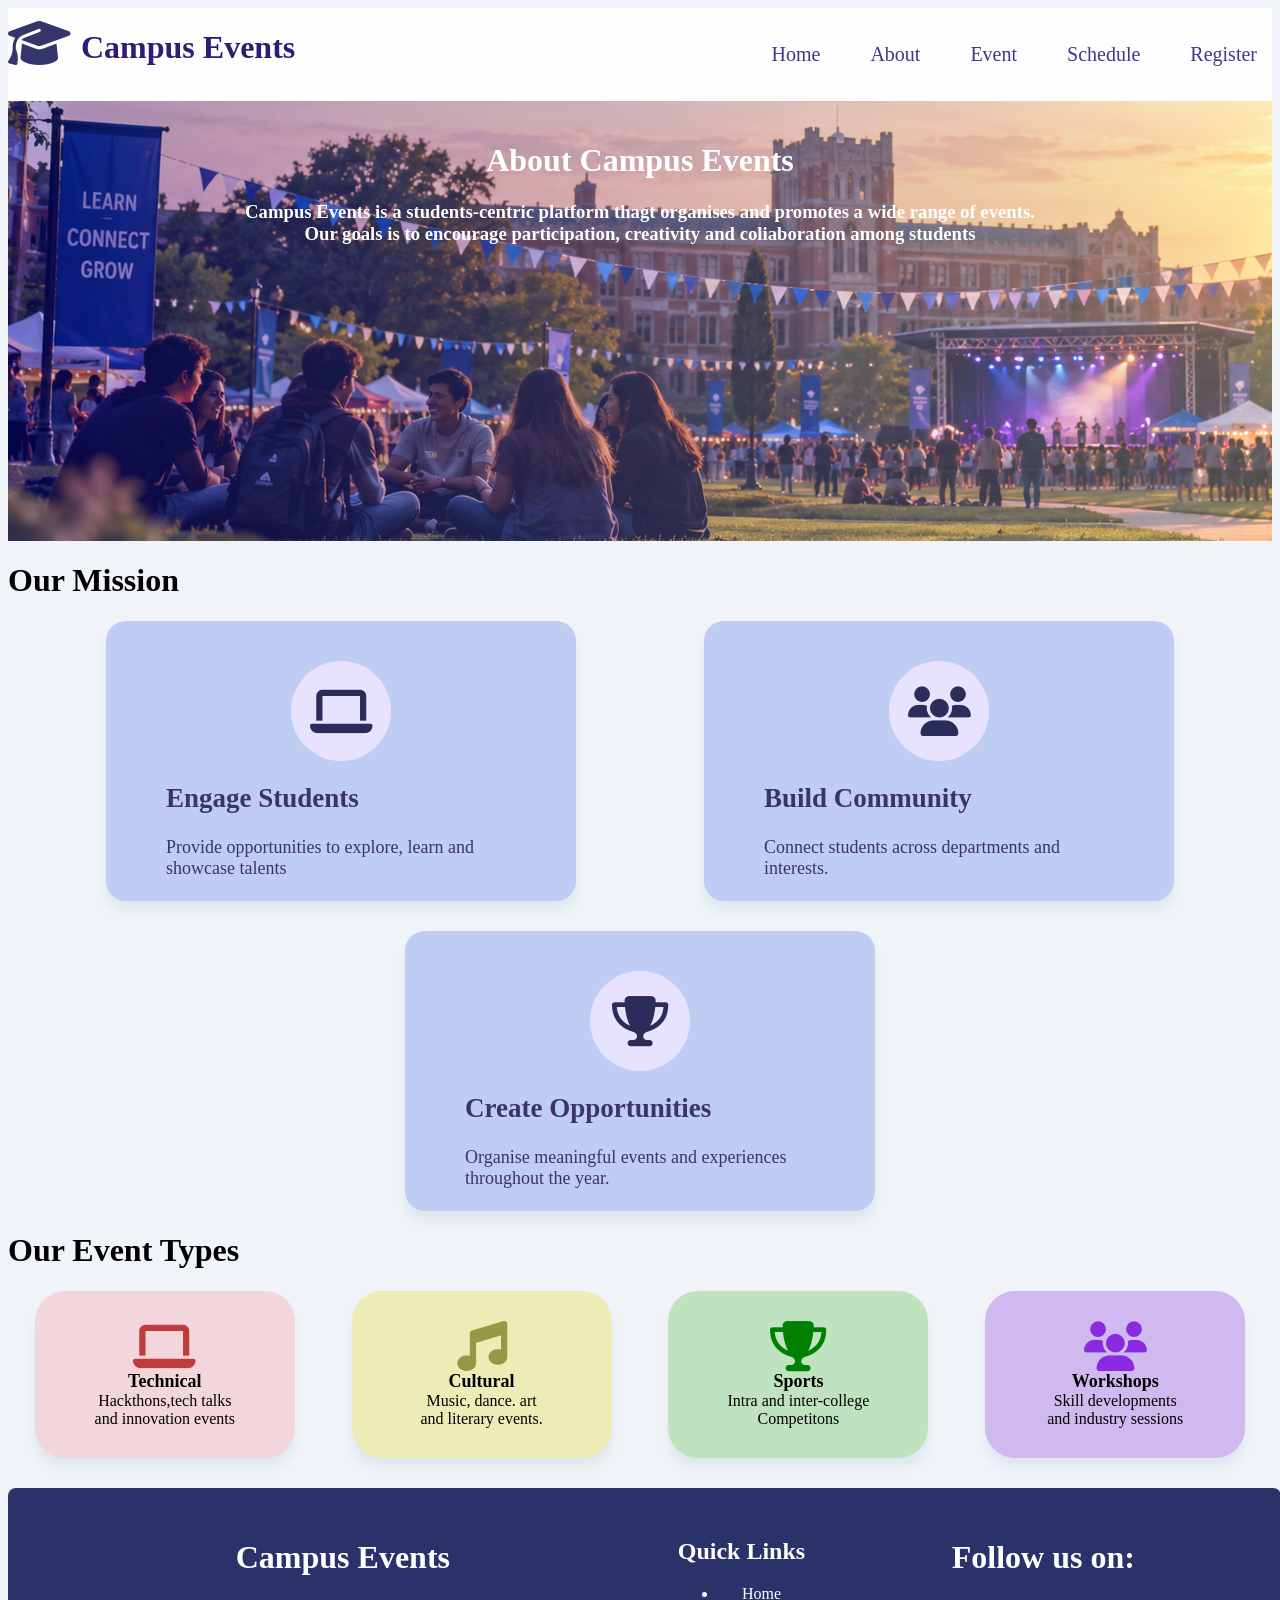
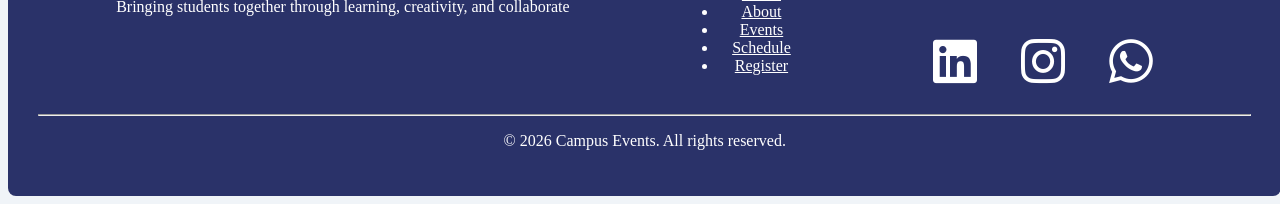
==== about.html @ 69023330 "initial" ====
<!doctype html>
<html lang="en">
  <head>
    <meta name="viewport" content="width=device-width, initial-scale=0.1" />
    <meta name="description" content="college wensite" />
    <title>Home Page</title>
    <link rel="stylesheet" href="style.css" />
    <link rel="stylesheet" href="https://cdnjs.cloudflare.com/ajax/libs/font-awesome/6.7.2/css/all.min.css">
  </head>

  <body>
    <header class="index-header">
      <i class="fa-solid fa-graduation-cap" style="color: rgb(53, 53, 107); padding-top: 10px;"></i>
      <h1 style="margin-left: 10px">Campus Events</h1>
      <div class="pages">
        <a href="index.html" style="padding: 5px">Home</a>
        <a href="about.html" style="padding: 5px">About</a>
        <a href="event page.html" style="padding: 5px">Event</a>
        <a href="schedule page.html" style="padding: 5px">Schedule</a>
        <a href="register page.html" style="padding: 5px">Register</a>
      </div>
    </header>

    <div class="about">
      <h1>About Campus Events</h1>
      <h3>Campus Events is a students-centric platform thagt organises and promotes a wide range of events.<br> Our goals is to encourage participation, creativity and coliaboration among students</h3>
    </div>

    <h1>Our Mission</h1>

    
<div id="event-box">

    <span class="about-card">
        <div class="icon-circle">
            <i class="fa-solid fa-laptop"></i>
        </div>
        <h2>Engage Students</h2>
        <p>Provide opportunities to explore, learn and showcase talents</p>
      </span>

    <span class="about-card">
        <div class="icon-circle">
            <i class="fa-solid fa-users"></i>
        </div>
        <h2>Build Community</h2>
        <p>Connect students across departments and interests.</p>
      </span>

    <span class="about-card">
        <div class="icon-circle">
            <i class="fa-solid fa-trophy"></i>
        </div>
        <h2>Create Opportunities</h2>
        <p>Organise meaningful events and experiences throughout the year.</p>
      </span>

</div>

    <h1>Our Event Types</h1>
    <div id="end-about">

      <div class="type-ele" style="background-color: rgb(243, 214, 219);">
        <i class="fa-solid fa-laptop" style="color: rgb(192, 59, 59);"></i><br>
        <b style="font-size: large;">Technical</b><br> 
        Hackthons,tech talks<br>and innovation events
      </div>
      <div class="type-ele" style="background-color: rgb(236, 236, 183);">
        <i class="fa-solid fa-music" style="color: rgb(151, 151, 70);"></i><br>
        <b style="font-size: large;">Cultural</b><br>
        Music, dance. art<br>and literary events.
      </div>
      <div class="type-ele" style="background-color: rgb(190, 227, 190);">
        <i class="fa-solid fa-trophy" style="color: green;"></i><br>
        <b style="font-size: large;">Sports</b><br>
        Intra and inter-college<br>Competitons
      </div>
      <div class="type-ele" style="background-color: rgb(207, 185, 238);">
        <i class="fa-solid fa-users" style="color: blueviolet;"></i><br>
        <b style="font-size: large;">Workshops</b><br>
        Skill developments<br>and industry sessions
      </div>
    </div>


  <footer class="footer-element">
      <div class="footer-content">
      
      <div>
        <h1>Campus Events</h1>
        <p>Bringing students together through learning, creativity, and collaborate</p>
      </div>

      <div >
        <h2>Quick Links</h2>
        <ul>
          <li><a href="index.html">Home</a></li>
          <li><a href="about.html">About</a></li>
          <li><a href="event page.html">Events</a></li>
          <li><a href="schedule page.html">Schedule</a></li>
          <li><a href="register page.html">Register</a></li>
        </ul>
      </div>

      <div>
        <h1>Follow us on:</h1><br>
        <i class="fa-brands fa-linkedin"></i>
        <i class="fa-brands fa-instagram"></i>
        <i class="fa-brands fa-whatsapp"></i>
      </div>
      </div>
      <hr>
      <p >&copy; 2026 Campus Events. All rights reserved.</p>
    </footer>


  </body>
</html>
---- style.css ----
.index-header{
  
    top: 0;
    left: 0;
    width: 100%;
    box-sizing: border-box;
  display:flex;
  flex-wrap: wrap;
  text-align: center;
  color: rgb(49, 28, 116);
  background-color: rgb(254, 254, 255);
}
.pages{
  display:flex;
  flex-wrap: wrap;
  text-align: center;
  gap:30px;
  margin-left: auto;
  padding-top: 30px;
  padding-bottom: 30px;
}

.pages a{
  text-decoration: none;
  color:#40368d;
  font-size: 20px;
  margin-right: 10px;
}

.pages a:hover{
  width:100px;
  height: 30px;
  color:white;
  background-color: #585096;
  font-size: 24px;
  padding:50px;
  border-radius: 20px;
  text-align: center;
}

body{
  background-color: #f0f4f8;
}

#welcome{
  background-image: linear-gradient(
            90deg,
            rgba(9, 9, 234, 0.3),
            rgba(255, 255, 255, 0.3)
        ),url("image/clg.png");
  background-size: center;
  height:400px;
  padding:20px;
  color: rgb(57, 53, 132);
  
}

.welcome-ele{
  margin-top: 100px;
  margin-left: 100px;
  width: 400px;
  height: 200px;
  padding: 40px 40px;
  background-color: rgba(255, 255, 255, 0.6);
  color:rgb(73, 63, 131);
  border-radius: 30px;
  box-shadow: 0 10px 10px rgba(40, 90, 130, 0.08);

}

.but{
  padding: 10px 20px;
  background-color: #0879f9;
  color:white;
  border-radius: 5px;
  text-decoration: none;
}

#event-box, #end, #event-welcome,#end-about{
  display: flex;
  justify-content: space-evenly;
  flex-wrap: wrap;
  gap: 30px;
}

.event-card{
  width: 450px;
  height: 450px;
  padding: 10px 10px;
  background-color: white;
  color:rgb(73, 63, 131);
  border-radius: 20px;
  box-shadow: 0 10px 10px rgba(40, 90, 130, 0.08);
  
}

.event-image {
    width: 100%;
    height: 180px;
    object-fit: cover;
    display: block;
    border-radius: 15px;
    margin: 0px ;
}

#end h4,h5{
  width: 200px;
  height: 25px;
  color:black;
  border-radius: 5px;
  text-align: center;
  padding-top: 30px;
}

.event-cat{
  padding: 30px;
  padding-bottom: 40px;
  display: flex;
  flex-wrap: wrap;
  gap: 30px;
  border-radius: 20px;
  margin-bottom: 30px;
  width: 250px;
  height:60px;
  align-items: center;
  box-shadow: 0 10px 10px rgba(40, 90, 130, 0.08);
}

.footer-element{
  background-color: #2a3269; 
  color: #ffffff;            
  padding: 30px;             
  width: 96%;
  border-radius: 8px;  
  text-align: center;
        
}

.footer-content{
  display: flex;
  justify-content: space-evenly;
  flex-wrap: wrap;
  gap: 30px;
  
}

footer a{
  color: #ffffff;
}

footer i{
  color:#ffffff;
  padding:20px;
}


/*about*/

.icon-circle {
    width: 100px;
    height:100px;
    margin: 0 auto 20px;

    display: flex;
    justify-content: center;
    align-items: center;

    border-radius: 50%;
    background-color: #e7e3ff;
    color: #6c5ce7;
}

i{
  color:rgb(44, 44, 91);
  font-size: 50px;
  
 }

.about{
  background-image: linear-gradient(
            90deg,
            rgba(9, 9, 234, 0.3),
            rgba(255, 255, 255, 0.3)
        ), url("image/abt.png");
  background-repeat: no-repeat;
  background-size: center;
  height:400px;
  padding:20px;
  color: white;
  text-align: center;
  
}

.about-card{
  width: 350px;
  height: 200px;
  padding: 40px 60px;
  background-color: rgb(191, 205, 245);
  color:rgb(59, 51, 106);
  font-size: large;
  box-shadow: 0 10px 10px rgba(40, 90, 130, 0.08);
  border-radius: 20px;
  text-align: left;
}

/*event page*/

#event-page-box{
  display:grid;
  grid-template-columns: repeat(3, 1fr);
  gap: 20px;
  
}

.type-ele{
  width: 200px;
  padding: 30px;
  text-align: center;
  border-radius: 30px;
  box-shadow: 0 10px 10px rgba(40, 90, 130, 0.08);
  margin-bottom: 30px;
}

.search{
  padding:20px; 
  background-color: white; 
  color: rgb(71, 71, 130);
  display: flex;
  border-width: 1px;
  width:500px;
  height:10px;
  margin-top: 30px;
  align-items: center;
  border-radius: 20px;
  box-shadow: 0 10px 10px rgba(40, 90, 130, 0.08);
}

/* schedule */

table{
  width:100%;
  margin-bottom: 40px;
  border-collapse: collapse;
}

th {
    padding: 25px;
    background-color: #0879f9;
    color: white;
    text-align: left;
    font-size:27px;
}

th:first-child {
    border-top-left-radius: 30px;
}

th:last-child {
    border-top-right-radius: 30px;
}

td{
  padding: 25px;
    background-color: rgb(245, 245, 248);
    color: rgb(36, 36, 110);
    text-align: left;
    font-size: 27px;
}
/*register*/
.form-group input {
    padding: 100px;
    border: 1px solid #ccc;
    border-radius: 8px;
    outline: none;
}

.form-group{
   display: grid;
    grid-template-columns: 1fr 1fr;
    gap: 20px;
    max-width: 600px;
}

.form-group {
    display: flex;
    flex-direction: column;
    gap: 8px;
}

.form-group input {
    padding: 12px;
    border: 1px solid #ccc;
    border-radius: 8px;
    outline: none;
}

.form-group input:focus {
    border-color: #9290f3;
}

/* event detail page*/
#details{
  display: flex;
  flex-wrap: wrap;
  justify-content: space-evenly;
  gap:20px;
  margin-bottom: 40px;
}


.details-right{
    margin-top: 100px;
    width: 450px;
    padding: 20px;
    background-color: #eef7fc;
    border: 2px solid #d8eaf5;
    border-radius: 15px;
    height:500px;
    box-shadow: 0 2px 8px rgba(40, 90, 130, 0.08);
}

.details-right h2 {
    color: #183b63;
    font-size: 24px;
    margin: 0 0 22px;
}

.details-item {
    display: flex;
    align-items: flex-start;
    gap: 20px;
    margin-bottom: 22px;
}

.details-item > i {
    color: #234d78;
    font-size: 25px;
    width: 40px;
    text-align: center;
    margin-top: 3px;
}


.details-item h3 {
    color: #244567;
    font-size: 18px;
    margin: 0 0 8px;
}


.details-item p {
    color: #58738e;
    font-size: 16px;
    margin: 0;
    line-height: 1.5;
}


.register-btn {
    width: 100%;
    padding: 16px 10px;
    background-color: #0879f9;
    color: white;
    border: none;
    border-radius: 10px;
    font-size: 16px;
    font-weight: bold;
    cursor: pointer;
}

/* Button hover effect */
.register-btn:hover {
    background-color: #0564d1;
}
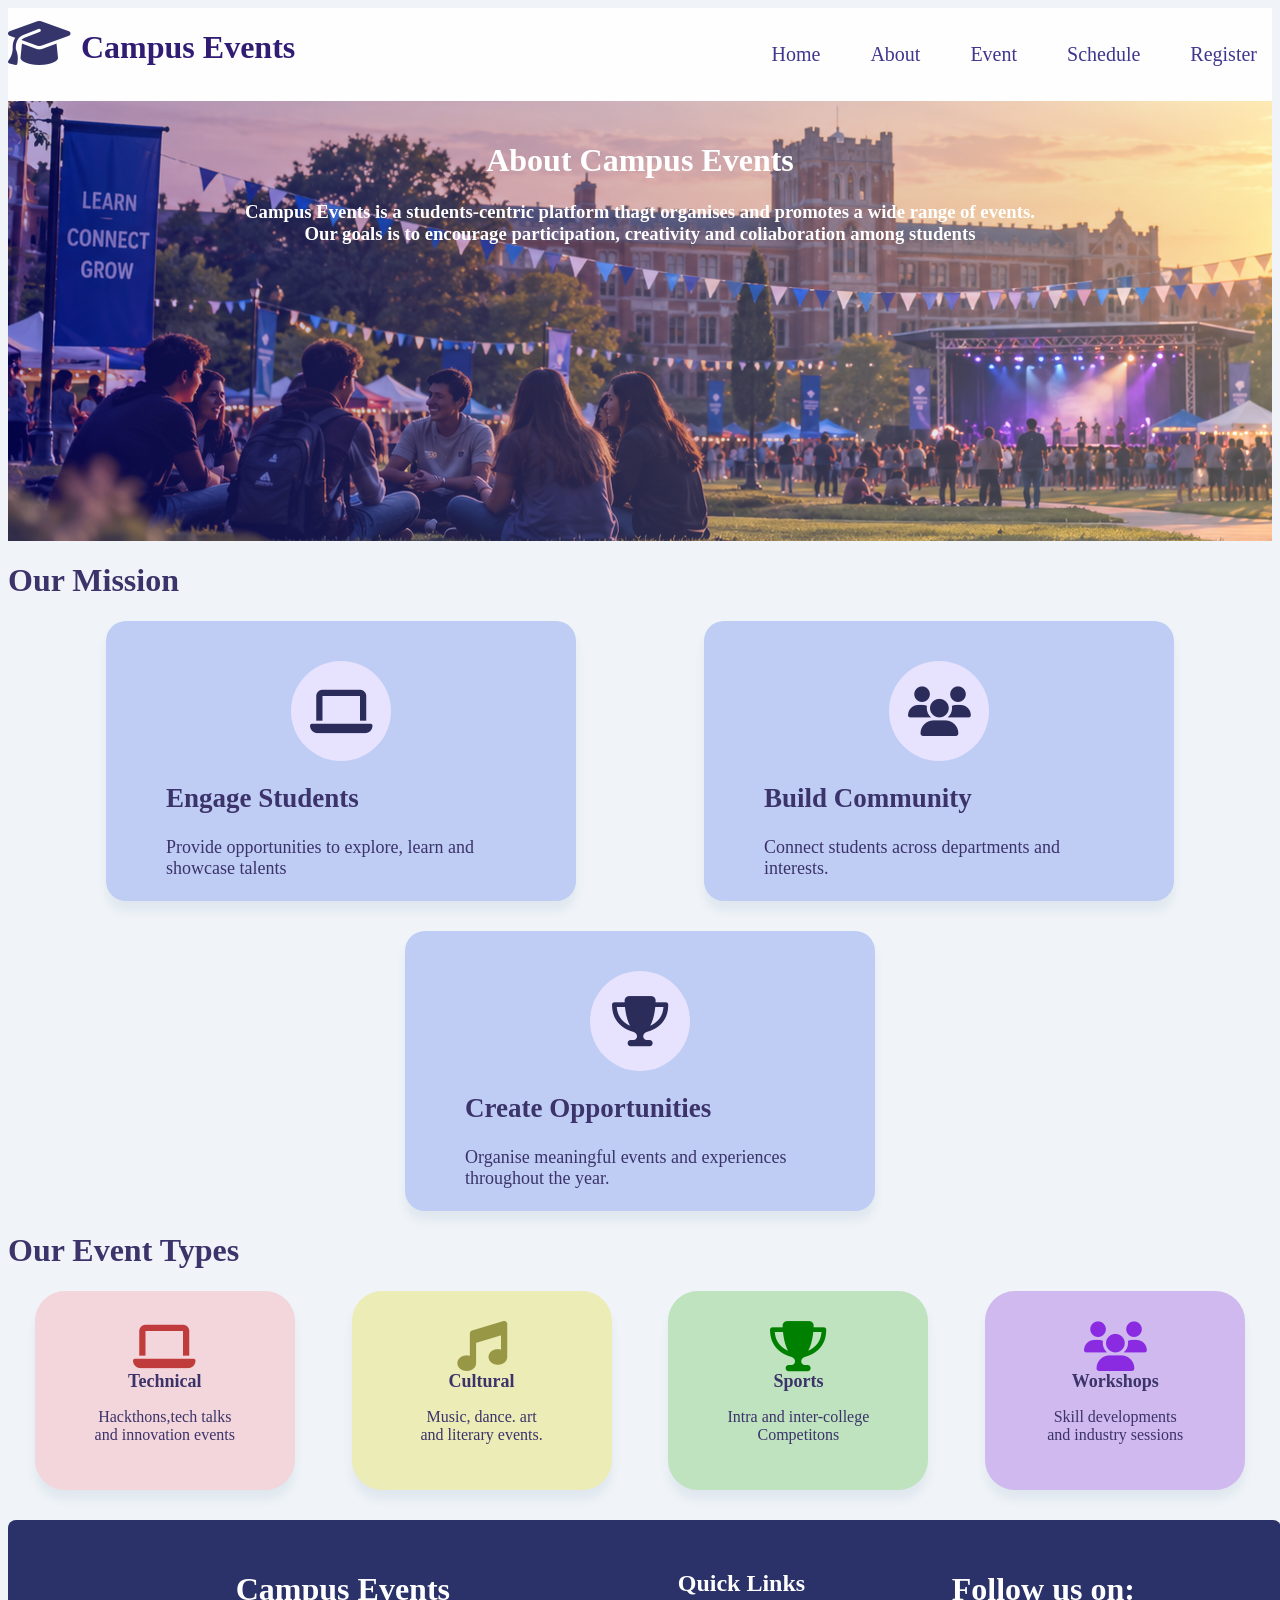
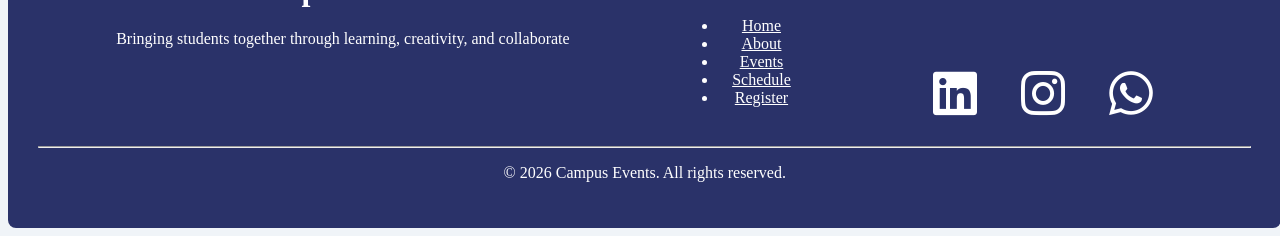
==== commit 95071e8c: "Updated" ====
--- a/about.html
+++ b/about.html
@@ -6,6 +6,7 @@
     <title>Home Page</title>
     <link rel="stylesheet" href="style.css" />
     <link rel="stylesheet" href="https://cdnjs.cloudflare.com/ajax/libs/font-awesome/6.7.2/css/all.min.css">
+    <script src="script.js"></script>
   </head>
 
   <body>
@@ -26,7 +27,7 @@
       <h3>Campus Events is a students-centric platform thagt organises and promotes a wide range of events.<br> Our goals is to encourage participation, creativity and coliaboration among students</h3>
     </div>
 
-    <h1>Our Mission</h1>
+    <h1 style="color:rgb(59, 51, 106);">Our Mission</h1>
 
     
 <div id="event-box">
@@ -57,28 +58,28 @@
 
 </div>
 
-    <h1>Our Event Types</h1>
+    <h1 style="color:rgb(59, 51, 106);">Our Event Types</h1>
     <div id="end-about">
 
       <div class="type-ele" style="background-color: rgb(243, 214, 219);">
         <i class="fa-solid fa-laptop" style="color: rgb(192, 59, 59);"></i><br>
         <b style="font-size: large;">Technical</b><br> 
-        Hackthons,tech talks<br>and innovation events
+        <p>Hackthons,tech talks<br>and innovation events</p>
       </div>
       <div class="type-ele" style="background-color: rgb(236, 236, 183);">
         <i class="fa-solid fa-music" style="color: rgb(151, 151, 70);"></i><br>
         <b style="font-size: large;">Cultural</b><br>
-        Music, dance. art<br>and literary events.
+        <p>Music, dance. art<br>and literary events.</p>
       </div>
       <div class="type-ele" style="background-color: rgb(190, 227, 190);">
         <i class="fa-solid fa-trophy" style="color: green;"></i><br>
         <b style="font-size: large;">Sports</b><br>
-        Intra and inter-college<br>Competitons
+        <p>Intra and inter-college<br>Competitons</p>
       </div>
       <div class="type-ele" style="background-color: rgb(207, 185, 238);">
         <i class="fa-solid fa-users" style="color: blueviolet;"></i><br>
         <b style="font-size: large;">Workshops</b><br>
-        Skill developments<br>and industry sessions
+        <p>Skill developments<br>and industry sessions</p>
       </div>
     </div>
 
--- a/style.css
+++ b/style.css
@@ -30,11 +30,10 @@
 .pages a:hover{
   width:100px;
   height: 30px;
-  color:white;
-  background-color: #585096;
-  font-size: 24px;
+  color:#0879f9;
+  background-color: rgba(194, 212, 249, 0.5);
   padding:50px;
-  border-radius: 20px;
+  border-radius: 15px;
   text-align: center;
 }
 
@@ -124,6 +123,18 @@
   height:60px;
   align-items: center;
   box-shadow: 0 10px 10px rgba(40, 90, 130, 0.08);
+}
+.event-cat {
+    cursor: pointer;
+    transition: transform 0.2s ease;
+}
+
+.event-cat:hover {
+    transform: translateY(-5px);
+}
+
+.event-cat.active {
+    outline: 3px solid rgb(59, 51, 106);
 }
 
 .footer-element{
@@ -209,6 +220,7 @@
   display:grid;
   grid-template-columns: repeat(3, 1fr);
   gap: 20px;
+  margin-bottom: 30px;
   
 }
 
@@ -221,18 +233,21 @@
   margin-bottom: 30px;
 }
 
+.type-ele b, .type-ele p{
+  color:rgb(59, 51, 106);
+}
+
 .search{
   padding:20px; 
   background-color: white; 
-  color: rgb(71, 71, 130);
   display: flex;
-  border-width: 1px;
   width:500px;
   height:10px;
   margin-top: 30px;
   align-items: center;
   border-radius: 20px;
   box-shadow: 0 10px 10px rgba(40, 90, 130, 0.08);
+  border: 1px solid #384b94;
 }
 
 /* schedule */
@@ -266,37 +281,7 @@
     text-align: left;
     font-size: 27px;
 }
-/*register*/
-.form-group input {
-    padding: 100px;
-    border: 1px solid #ccc;
-    border-radius: 8px;
-    outline: none;
-}
-
-.form-group{
-   display: grid;
-    grid-template-columns: 1fr 1fr;
-    gap: 20px;
-    max-width: 600px;
-}
-
-.form-group {
-    display: flex;
-    flex-direction: column;
-    gap: 8px;
-}
-
-.form-group input {
-    padding: 12px;
-    border: 1px solid #ccc;
-    border-radius: 8px;
-    outline: none;
-}
-
-.form-group input:focus {
-    border-color: #9290f3;
-}
+
 
 /* event detail page*/
 #details{
@@ -310,8 +295,8 @@
 
 .details-right{
     margin-top: 100px;
-    width: 450px;
-    padding: 20px;
+    width: 400px;
+    padding:40px;
     background-color: #eef7fc;
     border: 2px solid #d8eaf5;
     border-radius: 15px;
@@ -332,9 +317,9 @@
     margin-bottom: 22px;
 }
 
-.details-item > i {
+.details-item  i {
     color: #234d78;
-    font-size: 25px;
+    font-size: 30px;
     width: 40px;
     text-align: center;
     margin-top: 3px;
@@ -343,21 +328,82 @@
 
 .details-item h3 {
     color: #244567;
-    font-size: 18px;
+    font-size: 25px;
     margin: 0 0 8px;
 }
 
 
 .details-item p {
     color: #58738e;
-    font-size: 16px;
+    font-size: 20px;
     margin: 0;
     line-height: 1.5;
 }
 
-
+.details-left{
+  margin-top: 10px;
+  margin-left: 0px;
+  width: 900px;
+  padding: 20px;
+  background-color:  rgba(254, 255, 255, 0);
+  height:600px;
+}
+.details-left img{
+  width:870px;
+  height:300px;
+  border-radius: 30px;
+}
+
+.detail-but{
+  background-color: #dcecff;
+  color: #1671d9;
+  font-size: 15px;
+  padding: 5px 10px;
+  border-radius: 15px;
+}
+
+.detail-about{
+  width:850px;
+  font-size: large;
+  padding-top: 0%;
+}
+
+.detail-reg{
+  padding: 16px 80px;
+  background-color: #0879f9;
+  color: white;
+  border-radius: 10px;
+  font-size: 20px;
+  font-weight: bold;
+  margin: 20px;
+  text-decoration: none;
+}
+
+
+/* form*/
+
+.form-group{
+  display: grid;
+  grid-template-columns: repeat(2, minmax(0, 1fr));
+  gap: 14px 20px;
+  padding-left:60px;
+  padding-bottom: 30px;
+  padding-top: 30px;
+  border: 1px solid #d6e7f5;
+  border-radius: 10px;
+  background-color: rgba(194, 212, 249, 0.3);
+  margin: 30px;
+  color:rgb(59, 51, 106);
+  
+}
+
+input::placeholder{
+  color:rgb(59, 51, 106);
+  font-size: medium;
+}
+  
 .register-btn {
-    width: 100%;
+    width: 50%;
     padding: 16px 10px;
     background-color: #0879f9;
     color: white;
@@ -365,11 +411,54 @@
     border-radius: 10px;
     font-size: 16px;
     font-weight: bold;
-    cursor: pointer;
-}
-
-/* Button hover effect */
+    margin: 30px;
+    margin-left: 400px;
+}
+
 .register-btn:hover {
     background-color: #0564d1;
 }
 
+.form label, .form1 label{
+    font-size: 20px;
+    font-weight: bold;
+}
+
+.form input{
+    width: 80%;
+    min-width: 0;
+    height:30px;
+    padding: 10px;
+    border: 1px solid #d5e2ef;
+    border-radius: 6px;
+    font-size: 13px;
+    font-family: inherit;
+    margin: 10px;
+}
+.form select,
+.form textarea{
+  width: 83%;
+    min-width: 0;
+    height:50px;
+    padding: 10px;
+    border: 1px solid #d5e2ef;
+    border-radius: 6px;
+    font-size: 13px;
+    font-family: inherit;
+    margin: 10px;
+}
+.form1 input{
+  width:185%;
+  height:90px;
+  border: 1px solid #d5e2ef;
+  border-radius: 6px;
+  font-size: 13px;
+  font-family: inherit;
+  margin: 10px;
+}
+
+
+
+
+
+
